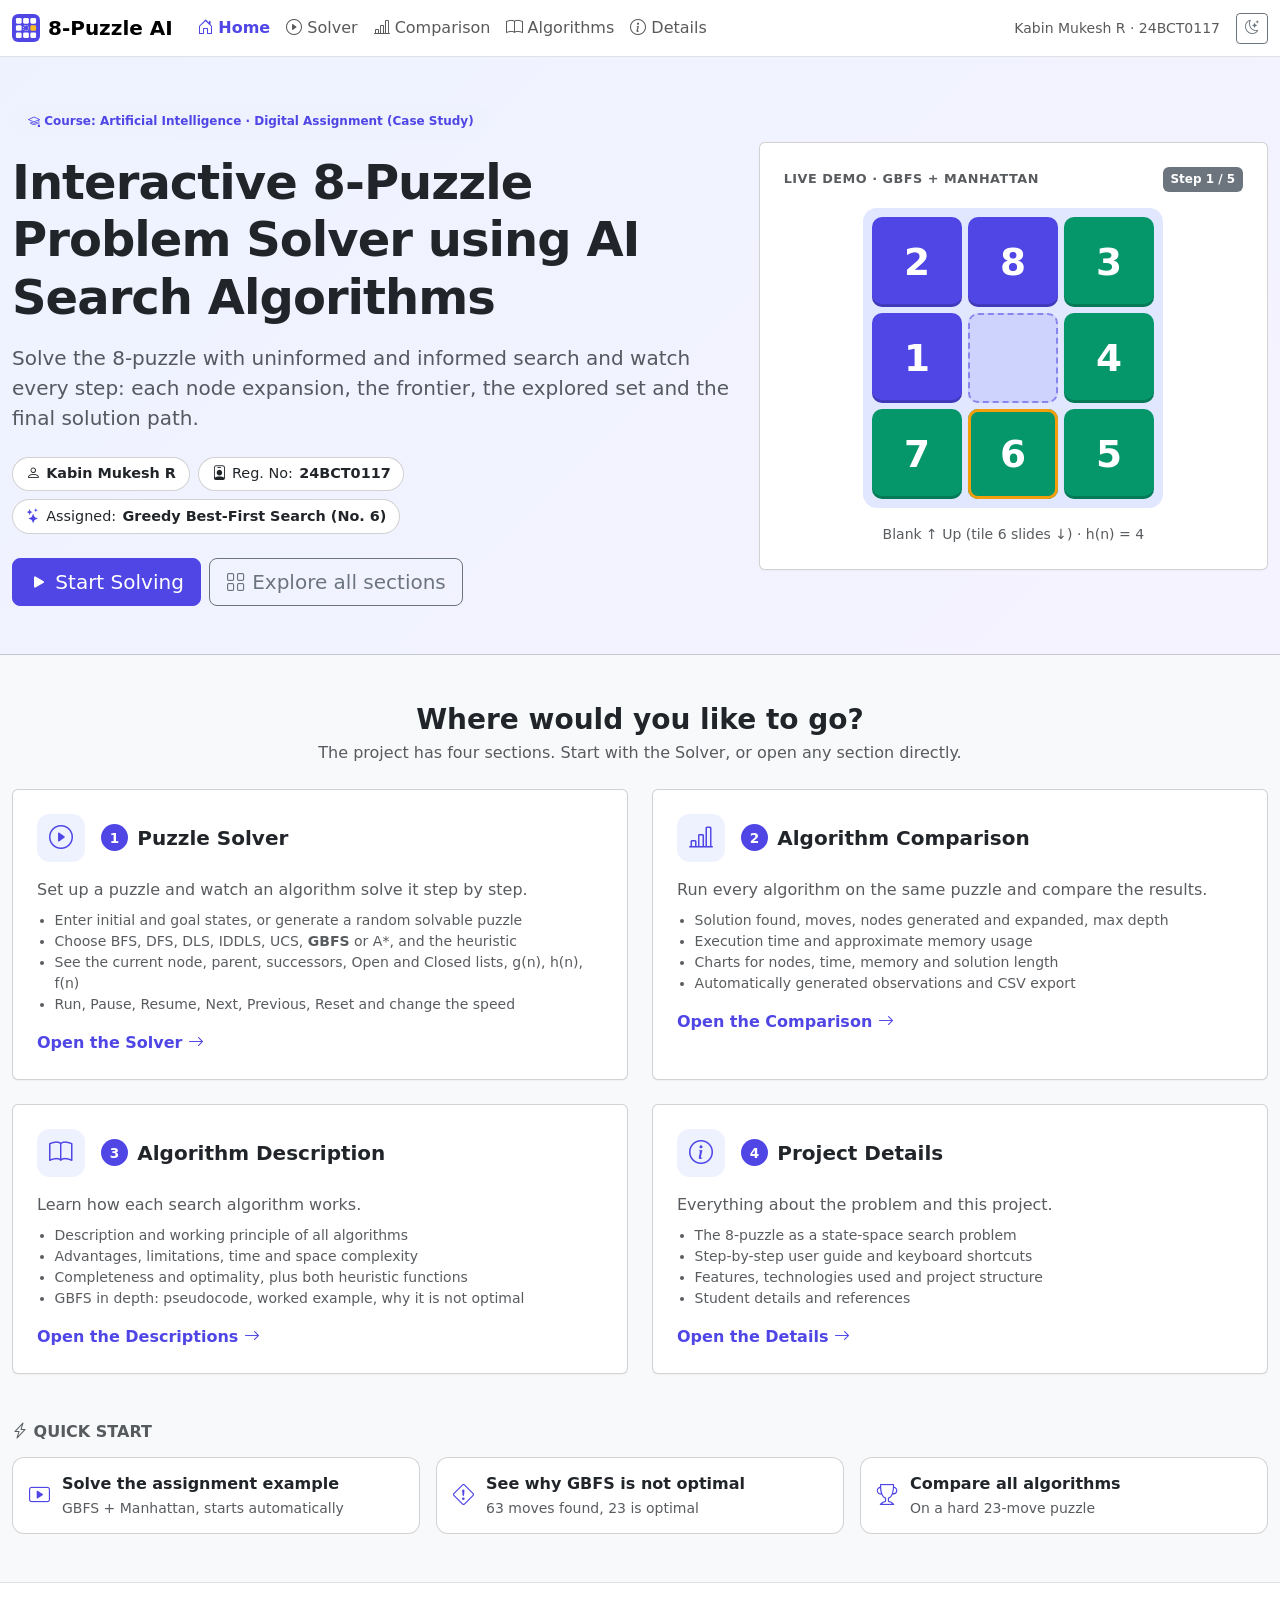
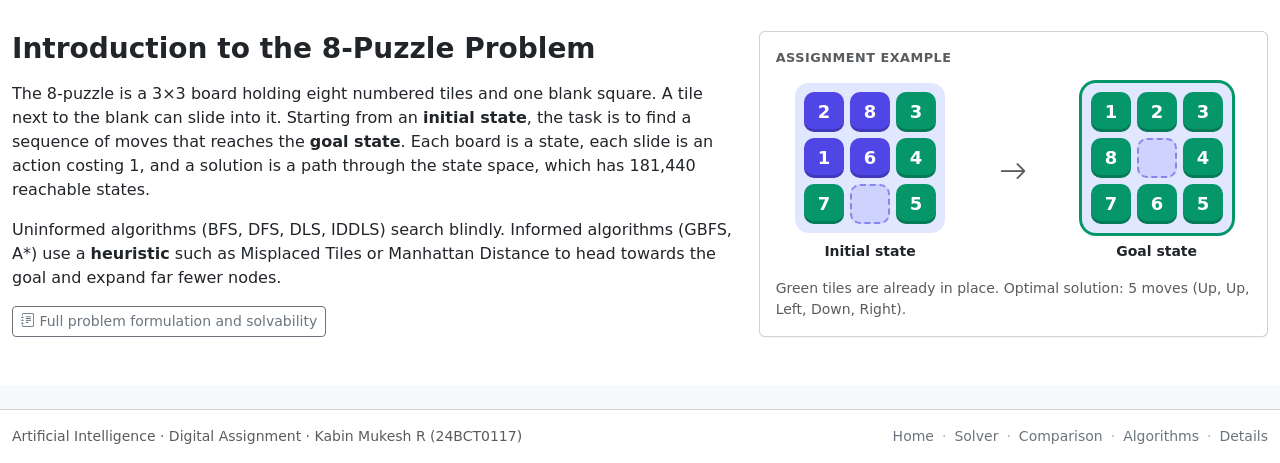
==== index.html @ c7af0480 "Interactive 8-Puzzle Problem Solver using AI search algorithms AI Digital Assignment - Kabin Mukesh " ====
<!doctype html>
<html lang="en" data-bs-theme="light">
<head>
  <meta charset="utf-8">
  <meta name="viewport" content="width=device-width, initial-scale=1">
  <title>8-Puzzle AI Visualizer</title>
  <meta name="description" content="Interactive 8-Puzzle Problem Solver using AI search algorithms: BFS, DFS, DLS, IDDLS, UCS, Greedy Best-First Search and A*.">
  <link rel="icon" href="assets/logo.svg" type="image/svg+xml">
  <script>(function(){try{var t=localStorage.getItem('ep.theme');if(!t)t=matchMedia('(prefers-color-scheme: dark)').matches?'dark':'light';document.documentElement.setAttribute('data-bs-theme',t);}catch(e){}})();</script>
  <link rel="stylesheet" href="https://cdn.jsdelivr.net/npm/bootstrap@5.3.3/dist/css/bootstrap.min.css">
  <link rel="stylesheet" href="https://cdn.jsdelivr.net/npm/bootstrap-icons@1.11.3/font/bootstrap-icons.min.css">
  <link rel="stylesheet" href="css/style.css">
</head>
<body data-page="home">
  <div data-site-header></div>

  <main>
    <!-- ================= Hero: course, title, student ================= -->
    <section class="hero py-5">
      <div class="container-xxl">
        <div class="row align-items-center g-4">
          <div class="col-lg-7">
            <span class="badge rounded-pill bg-accent-soft text-accent mb-3 px-3 py-2">
              <i class="bi bi-mortarboard"></i> Course: <span data-bind="course">Artificial Intelligence</span> · Digital Assignment (Case Study)
            </span>
            <h1 class="display-5 mb-3" data-bind="title">Interactive 8-Puzzle Problem Solver using AI Search Algorithms</h1>
            <p class="lead text-body-secondary mb-4">
              Solve the 8-puzzle with uninformed and informed search and watch every step: each node expansion, the frontier,
              the explored set and the final solution path.
            </p>
            <div class="d-flex flex-wrap gap-2 mb-4">
              <span class="info-pill"><i class="bi bi-person"></i> <b data-bind="student.name">Kabin Mukesh R</b></span>
              <span class="info-pill"><i class="bi bi-person-badge"></i> Reg. No: <b data-bind="student.regNo">24BCT0117</b></span>
              <span class="info-pill"><i class="bi bi-stars text-accent"></i> Assigned: <b>Greedy Best-First Search (No. 6)</b></span>
            </div>
            <div class="d-flex flex-wrap gap-2">
              <a class="btn btn-accent btn-lg" href="solver.html?algo=gbfs"><i class="bi bi-play-fill"></i> Start Solving</a>
              <a class="btn btn-outline-secondary btn-lg" href="#sections"><i class="bi bi-grid"></i> Explore all sections</a>
            </div>
          </div>
          <div class="col-lg-5">
            <div class="card p-4">
              <div class="d-flex justify-content-between align-items-center mb-3">
                <span class="card-title-sm">Live demo · GBFS + Manhattan</span>
                <span class="badge text-bg-secondary" id="demoStep">Step 0</span>
              </div>
              <div id="demoBoard" class="board-lg"></div>
              <p class="text-center small text-body-secondary mt-3 mb-0" id="demoCaption">Initial state</p>
            </div>
          </div>
        </div>
      </div>
    </section>

    <!-- ================= Navigation hub ================= -->
    <section class="container-xxl py-5" id="sections" aria-labelledby="sectionsTitle">
      <div class="text-center mb-4">
        <h2 class="h3 fw-bold mb-1" id="sectionsTitle">Where would you like to go?</h2>
        <p class="text-body-secondary mb-0">The project has four sections. Start with the Solver, or open any section directly.</p>
      </div>
      <div class="row g-4">
        <div class="col-md-6">
          <a href="solver.html?algo=gbfs" class="card hub-card h-100 text-decoration-none text-body">
            <div class="card-body p-4">
              <div class="d-flex align-items-center gap-3 mb-3">
                <span class="hub-icon"><i class="bi bi-play-circle"></i></span>
                <div><span class="hub-num me-1">1</span> <span class="h5 fw-bold align-middle">Puzzle Solver</span></div>
              </div>
              <p class="text-body-secondary mb-2">Set up a puzzle and watch an algorithm solve it step by step.</p>
              <ul class="small text-body-secondary mb-3">
                <li>Enter initial and goal states, or generate a random solvable puzzle</li>
                <li>Choose BFS, DFS, DLS, IDDLS, UCS, <b>GBFS</b> or A*, and the heuristic</li>
                <li>See the current node, parent, successors, Open and Closed lists, g(n), h(n), f(n)</li>
                <li>Run, Pause, Resume, Next, Previous, Reset and change the speed</li>
              </ul>
              <span class="hub-go">Open the Solver <i class="bi bi-arrow-right"></i></span>
            </div>
          </a>
        </div>
        <div class="col-md-6">
          <a href="compare.html" class="card hub-card h-100 text-decoration-none text-body">
            <div class="card-body p-4">
              <div class="d-flex align-items-center gap-3 mb-3">
                <span class="hub-icon"><i class="bi bi-bar-chart-line"></i></span>
                <div><span class="hub-num me-1">2</span> <span class="h5 fw-bold align-middle">Algorithm Comparison</span></div>
              </div>
              <p class="text-body-secondary mb-2">Run every algorithm on the same puzzle and compare the results.</p>
              <ul class="small text-body-secondary mb-3">
                <li>Solution found, moves, nodes generated and expanded, max depth</li>
                <li>Execution time and approximate memory usage</li>
                <li>Charts for nodes, time, memory and solution length</li>
                <li>Automatically generated observations and CSV export</li>
              </ul>
              <span class="hub-go">Open the Comparison <i class="bi bi-arrow-right"></i></span>
            </div>
          </a>
        </div>
        <div class="col-md-6">
          <a href="algorithms.html" class="card hub-card h-100 text-decoration-none text-body">
            <div class="card-body p-4">
              <div class="d-flex align-items-center gap-3 mb-3">
                <span class="hub-icon"><i class="bi bi-book"></i></span>
                <div><span class="hub-num me-1">3</span> <span class="h5 fw-bold align-middle">Algorithm Description</span></div>
              </div>
              <p class="text-body-secondary mb-2">Learn how each search algorithm works.</p>
              <ul class="small text-body-secondary mb-3">
                <li>Description and working principle of all algorithms</li>
                <li>Advantages, limitations, time and space complexity</li>
                <li>Completeness and optimality, plus both heuristic functions</li>
                <li>GBFS in depth: pseudocode, worked example, why it is not optimal</li>
              </ul>
              <span class="hub-go">Open the Descriptions <i class="bi bi-arrow-right"></i></span>
            </div>
          </a>
        </div>
        <div class="col-md-6">
          <a href="details.html" class="card hub-card h-100 text-decoration-none text-body">
            <div class="card-body p-4">
              <div class="d-flex align-items-center gap-3 mb-3">
                <span class="hub-icon"><i class="bi bi-info-circle"></i></span>
                <div><span class="hub-num me-1">4</span> <span class="h5 fw-bold align-middle">Project Details</span></div>
              </div>
              <p class="text-body-secondary mb-2">Everything about the problem and this project.</p>
              <ul class="small text-body-secondary mb-3">
                <li>The 8-puzzle as a state-space search problem</li>
                <li>Step-by-step user guide and keyboard shortcuts</li>
                <li>Features, technologies used and project structure</li>
                <li>Student details and references</li>
              </ul>
              <span class="hub-go">Open the Details <i class="bi bi-arrow-right"></i></span>
            </div>
          </a>
        </div>
      </div>

      <!-- Quick start -->
      <h3 class="h6 fw-bold text-uppercase text-body-secondary mt-5 mb-3"><i class="bi bi-lightning-charge"></i> Quick start</h3>
      <div class="row g-3">
        <div class="col-md-4">
          <a class="quick-link" href="solver.html?algo=gbfs&h=manhattan&start=283164705&goal=123804765&speed=5&autorun=1">
            <i class="bi bi-play-btn"></i><span><b>Solve the assignment example</b><br><span class="small text-body-secondary">GBFS + Manhattan, starts automatically</span></span></a>
        </div>
        <div class="col-md-4">
          <a class="quick-link" href="solver.html?algo=gbfs&h=manhattan&start=702645381&goal=123804765&speed=8&autorun=1">
            <i class="bi bi-exclamation-diamond"></i><span><b>See why GBFS is not optimal</b><br><span class="small text-body-secondary">63 moves found, 23 is optimal</span></span></a>
        </div>
        <div class="col-md-4">
          <a class="quick-link" href="compare.html?start=702645381&goal=123804765&autorun=1">
            <i class="bi bi-trophy"></i><span><b>Compare all algorithms</b><br><span class="small text-body-secondary">On a hard 23-move puzzle</span></span></a>
        </div>
      </div>
    </section>

    <!-- ================= Introduction ================= -->
    <section class="border-top bg-body py-5" id="intro">
      <div class="container-xxl">
        <div class="row g-4 align-items-center">
          <div class="col-lg-7">
            <h2 class="h3 fw-bold mb-3">Introduction to the 8-Puzzle Problem</h2>
            <p>
              The 8-puzzle is a 3×3 board holding eight numbered tiles and one blank square. A tile next to the blank can slide
              into it. Starting from an <b>initial state</b>, the task is to find a sequence of moves that reaches the
              <b>goal state</b>. Each board is a state, each slide is an action costing 1, and a solution is a path through the
              state space, which has 181,440 reachable states.
            </p>
            <p>
              Uninformed algorithms (BFS, DFS, DLS, IDDLS) search blindly. Informed algorithms (GBFS, A*) use a
              <b>heuristic</b> such as Misplaced Tiles or Manhattan Distance to head towards the goal and expand far fewer nodes.
            </p>
            <a href="details.html#problem" class="btn btn-sm btn-outline-secondary"><i class="bi bi-journal-text"></i> Full problem formulation and solvability</a>
          </div>
          <div class="col-lg-5">
            <div class="card">
              <div class="card-body">
                <div class="card-title-sm mb-3">Assignment example</div>
                <div class="row text-center g-3 align-items-center">
                  <div class="col-5"><div id="exStart" class="board-sm"></div><div class="small mt-2 fw-semibold">Initial state</div></div>
                  <div class="col-2 fs-3 text-body-secondary"><i class="bi bi-arrow-right"></i></div>
                  <div class="col-5"><div id="exGoal" class="board-sm"></div><div class="small mt-2 fw-semibold">Goal state</div></div>
                </div>
                <p class="small text-body-secondary mt-3 mb-0">Green tiles are already in place. Optimal solution: 5 moves (Up, Up, Left, Down, Right).</p>
              </div>
            </div>
          </div>
        </div>
      </div>
    </section>
  </main>

  <div data-site-footer></div>

  <script src="https://cdn.jsdelivr.net/npm/bootstrap@5.3.3/dist/js/bootstrap.bundle.min.js"></script>
  <script src="js/config.js"></script>
  <script src="js/core/puzzle.js"></script>
  <script src="js/core/heuristics.js"></script>
  <script src="js/core/priority-queue.js"></script>
  <script src="js/core/search-context.js"></script>
  <script src="js/algorithms/gbfs.js"></script>
  <script src="js/algorithms/bfs.js"></script>
  <script src="js/algorithms/dfs.js"></script>
  <script src="js/algorithms/dls.js"></script>
  <script src="js/algorithms/best-first.js"></script>
  <script src="js/algorithms/registry.js"></script>
  <script src="js/ui/board.js"></script>
  <script src="js/ui/layout.js"></script>
  <script src="js/pages/home.js"></script>
</body>
</html>
---- css/style.css ----
/* ==========================================================================
   AI 8-Puzzle Visualizer: custom styles on top of Bootstrap 5.3
   Colour tokens adapt to Bootstrap's light / dark colour modes.
   ========================================================================== */

:root,
[data-bs-theme='light'] {
  --ep-accent: #4f46e5;
  --ep-accent-soft: #eef2ff;
  --ep-accent-text: #3730a3;
  --ep-board-bg: #e0e7ff;
  --ep-tile-bg: #4f46e5;
  --ep-tile-fg: #ffffff;
  --ep-tile-ok: #059669;
  --ep-blank-bg: rgba(79, 70, 229, 0.12);
  --ep-blank-border: rgba(79, 70, 229, 0.55);
  --ep-moved: #f59e0b;
  --ep-hero-from: #eef2ff;
  --ep-hero-to: #f5f3ff;
  --ep-chart-line: #4f46e5;
  --ep-chart-grid: rgba(0, 0, 0, 0.08);
  --ep-code-bg: #f8f9fb;
}

[data-bs-theme='dark'] {
  --ep-accent: #818cf8;
  --ep-accent-soft: rgba(129, 140, 248, 0.14);
  --ep-accent-text: #c7d2fe;
  --ep-board-bg: #1e1b4b;
  --ep-tile-bg: #6366f1;
  --ep-tile-fg: #ffffff;
  --ep-tile-ok: #10b981;
  --ep-blank-bg: rgba(129, 140, 248, 0.16);
  --ep-blank-border: rgba(165, 180, 252, 0.6);
  --ep-moved: #fbbf24;
  --ep-hero-from: #17153a;
  --ep-hero-to: #1d1a40;
  --ep-chart-line: #a5b4fc;
  --ep-chart-grid: rgba(255, 255, 255, 0.1);
  --ep-code-bg: #161a20;
}

body {
  background: var(--bs-tertiary-bg);
  min-height: 100vh;
  display: flex;
  flex-direction: column;
}
main {
  flex: 1;
}

/* ---------- Navbar / brand ---------- */
.navbar-brand img {
  width: 28px;
  height: 28px;
}
.navbar .nav-link.active {
  font-weight: 600;
  color: var(--ep-accent) !important;
}
.text-accent {
  color: var(--ep-accent) !important;
}
.bg-accent-soft {
  background: var(--ep-accent-soft) !important;
}
.btn-accent {
  --bs-btn-color: #fff;
  --bs-btn-bg: var(--ep-accent);
  --bs-btn-border-color: var(--ep-accent);
  --bs-btn-hover-color: #fff;
  --bs-btn-hover-bg: #4338ca;
  --bs-btn-hover-border-color: #4338ca;
  --bs-btn-active-bg: #3730a3;
  --bs-btn-disabled-bg: var(--ep-accent);
  --bs-btn-disabled-border-color: var(--ep-accent);
}
.badge-assigned {
  background: var(--ep-accent);
  color: #fff;
}

/* ---------- Cards ---------- */
.card {
  border-color: var(--bs-border-color-translucent);
  box-shadow: 0 1px 2px rgba(0, 0, 0, 0.04);
}
.card-header {
  background: transparent;
  font-weight: 600;
}
.card-title-sm {
  font-size: 0.8rem;
  text-transform: uppercase;
  letter-spacing: 0.04em;
  color: var(--bs-secondary-color);
  font-weight: 600;
}

/* ---------- Hero ---------- */
.hero {
  background: linear-gradient(135deg, var(--ep-hero-from), var(--ep-hero-to));
  border-bottom: 1px solid var(--bs-border-color-translucent);
}
.hero h1 {
  font-weight: 800;
  letter-spacing: -0.02em;
}
.info-pill {
  display: inline-flex;
  align-items: center;
  gap: 0.4rem;
  padding: 0.35rem 0.8rem;
  border-radius: 999px;
  background: var(--bs-body-bg);
  border: 1px solid var(--bs-border-color-translucent);
  font-size: 0.9rem;
}

/* ---------- Animated puzzle board ---------- */
.puzzle-board {
  --tile-ms: 260ms;
  --pad: 6px;
  position: relative;
  width: 100%;
  max-width: var(--board-max, 220px);
  aspect-ratio: 1 / 1;
  margin: 0 auto;
  padding: var(--pad);
  border-radius: 14px;
  background: var(--ep-board-bg);
  container-type: inline-size;
}
.puzzle-board.board-lg {
  --board-max: 300px;
}
.puzzle-board.board-sm {
  --board-max: 150px;
}
.puzzle-board .tile {
  position: absolute;
  top: var(--pad);
  left: var(--pad);
  width: calc((100% - 2 * var(--pad)) / 3);
  height: calc((100% - 2 * var(--pad)) / 3);
  padding: 3px;
  transition: transform var(--tile-ms) cubic-bezier(0.2, 0.8, 0.2, 1);
  will-change: transform;
}
.puzzle-board .tile > span {
  display: flex;
  align-items: center;
  justify-content: center;
  width: 100%;
  height: 100%;
  border-radius: 10px;
  background: var(--ep-tile-bg);
  color: var(--ep-tile-fg);
  font-weight: 700;
  font-size: 13cqw;
  box-shadow: inset 0 -3px 0 rgba(0, 0, 0, 0.18);
  user-select: none;
  transition: background-color 0.25s;
}
.puzzle-board .tile.in-place > span {
  background: var(--ep-tile-ok);
}
.puzzle-board .tile.tile-blank > span {
  background: var(--ep-blank-bg);
  border: 2px dashed var(--ep-blank-border);
  box-shadow: none;
}
.puzzle-board .tile.just-moved > span {
  outline: 3px solid var(--ep-moved);
  outline-offset: -3px;
}
.puzzle-board.no-anim .tile {
  transition: none !important;
}
.puzzle-board.is-goal {
  box-shadow: 0 0 0 3px var(--ep-tile-ok);
}
.board-caption {
  min-height: 1.5rem;
}

/* ---------- Mini boards (successors, lists, path) ---------- */
.mini-board {
  display: grid;
  grid-template-columns: repeat(3, 1fr);
  gap: 2px;
  width: var(--mini, 60px);
  flex: 0 0 auto;
}
.mini-board > div {
  aspect-ratio: 1 / 1;
  display: flex;
  align-items: center;
  justify-content: center;
  border-radius: 3px;
  background: var(--ep-tile-bg);
  color: #fff;
  font-size: calc(var(--mini, 60px) / 5);
  font-weight: 600;
  line-height: 1;
}
.mini-board > div.ok {
  background: var(--ep-tile-ok);
}
.mini-board > div.blank {
  background: transparent;
  border: 1px dashed var(--ep-blank-border);
}
.mini-board > div.moved {
  background: var(--ep-moved);
  color: #1f1300;
}
.mini-sm {
  --mini: 50px;
}
.mini-lg {
  --mini: 84px;
}

/* ---------- Grid editor (puzzle input) ---------- */
.grid-editor {
  display: grid;
  grid-template-columns: repeat(3, 1fr);
  gap: 4px;
  max-width: 150px;
}
.grid-editor input {
  aspect-ratio: 1 / 1;
  text-align: center;
  font-weight: 700;
  font-size: 1.15rem;
  padding: 0;
}
.grid-editor input.is-blank {
  background: var(--ep-blank-bg);
  border-style: dashed;
}

/* ---------- Controls ---------- */
.controls-bar {
  z-index: 1010;
  top: 0.5rem;
}
.controls-bar .btn {
  white-space: nowrap;
}
.speed-range {
  width: 130px;
}
.kbd-hint kbd {
  font-size: 0.7rem;
}

/* ---------- Stats ---------- */
.stat-grid {
  display: grid;
  grid-template-columns: repeat(auto-fill, minmax(118px, 1fr));
  gap: 0.5rem;
}
.stat {
  padding: 0.5rem 0.65rem;
  border-radius: 0.6rem;
  background: var(--bs-tertiary-bg);
  border: 1px solid var(--bs-border-color-translucent);
}
.stat .label {
  font-size: 0.72rem;
  color: var(--bs-secondary-color);
  text-transform: uppercase;
  letter-spacing: 0.03em;
}
.stat .value {
  font-size: 1.15rem;
  font-weight: 700;
  font-variant-numeric: tabular-nums;
}
.stat.stat-accent {
  background: var(--ep-accent-soft);
  border-color: transparent;
}
.stat.stat-accent .value {
  color: var(--ep-accent-text);
}

/* ---------- Successors / lists ---------- */
.succ-list {
  display: flex;
  flex-wrap: wrap;
  gap: 0.6rem;
}
.succ-card {
  display: flex;
  gap: 0.55rem;
  align-items: center;
  padding: 0.5rem 0.6rem;
  border-radius: 0.6rem;
  border: 1px solid var(--bs-border-color-translucent);
  background: var(--bs-body-bg);
  min-width: 175px;
}
.succ-card.status-added {
  border-left: 4px solid var(--bs-success);
}
.succ-card.status-explored {
  border-left: 4px solid var(--bs-secondary);
  opacity: 0.7;
}
.succ-card.status-in-frontier {
  border-left: 4px solid var(--bs-warning);
  opacity: 0.85;
}
.succ-card.status-replaced {
  border-left: 4px solid var(--bs-info);
}
.succ-meta {
  font-size: 0.78rem;
  line-height: 1.35;
}
.list-box {
  max-height: 360px;
  overflow: auto;
}
.list-row {
  display: flex;
  align-items: center;
  gap: 0.6rem;
  padding: 0.35rem 0.25rem;
  border-bottom: 1px solid var(--bs-border-color-translucent);
  font-size: 0.8rem;
}
.list-row:last-child {
  border-bottom: 0;
}
.list-row .rank {
  width: 1.6rem;
  text-align: right;
  color: var(--bs-secondary-color);
  font-variant-numeric: tabular-nums;
}
.list-row.next-up {
  background: var(--ep-accent-soft);
  border-radius: 0.4rem;
}
.explored-grid {
  display: flex;
  flex-wrap: wrap;
  gap: 0.5rem;
}

/* ---------- Solution path ---------- */
.path-box {
  max-height: 420px;
  overflow: auto;
}
.path-list {
  display: flex;
  flex-wrap: wrap;
  gap: 0.25rem;
  align-items: center;
}
.path-step {
  display: flex;
  flex-direction: column;
  align-items: center;
  gap: 0.2rem;
  padding: 0.4rem;
  border-radius: 0.6rem;
  border: 2px solid transparent;
  cursor: pointer;
  font-size: 0.72rem;
}
.path-step:hover {
  background: var(--bs-tertiary-bg);
}
.path-step.active {
  border-color: var(--ep-accent);
  background: var(--ep-accent-soft);
}
.path-arrow {
  color: var(--bs-secondary-color);
  font-size: 1rem;
}

/* ---------- Charts ---------- */
.chart svg {
  width: 100%;
  height: auto;
  display: block;
}
.chart .grid line {
  stroke: var(--ep-chart-grid);
}
.chart text {
  fill: var(--bs-secondary-color);
  font-size: 13px;
}
.chart .line {
  fill: none;
  stroke: var(--ep-chart-line);
  stroke-width: 2;
}
.chart .area {
  fill: var(--ep-chart-line);
  opacity: 0.1;
}
.chart .dot {
  fill: var(--ep-moved);
  stroke: var(--bs-body-bg);
  stroke-width: 2;
}
.chart .bar {
  fill: var(--ep-chart-line);
  opacity: 0.85;
}
.chart .bar.assigned {
  fill: var(--ep-moved);
  opacity: 1;
}
.chart .bar-value {
  fill: var(--bs-body-color);
  font-weight: 600;
}

/* ---------- Comparison table ---------- */
.table-compare {
  font-size: 0.875rem;
}
.table-compare td,
.table-compare th {
  white-space: nowrap;
  vertical-align: middle;
  font-variant-numeric: tabular-nums;
}
.table-compare tr.assigned-row > * {
  background: var(--ep-accent-soft) !important;
}

/* ---------- Algorithm info page ---------- */
.algo-nav {
  top: 1rem;
}
.prop-badge {
  font-size: 0.78rem;
}
pre.pseudocode {
  background: var(--ep-code-bg);
  border: 1px solid var(--bs-border-color-translucent);
  border-radius: 0.6rem;
  padding: 1rem;
  font-size: 0.82rem;
  line-height: 1.55;
  white-space: pre;
  overflow: auto;
}
.formula {
  font-family: var(--bs-font-monospace);
  background: var(--ep-code-bg);
  border-radius: 0.4rem;
  padding: 0.35rem 0.6rem;
  display: inline-block;
  font-size: 0.85rem;
}
section[id] {
  scroll-margin-top: 5rem;
}

/* ---------- Footer ---------- */
footer.site-footer {
  border-top: 1px solid var(--bs-border-color-translucent);
  background: var(--bs-body-bg);
}

/* ---------- Responsive ---------- */
@media (max-width: 575.98px) {
  .controls-bar {
    position: static !important;
  }
  .succ-card {
    min-width: 100%;
  }
  .puzzle-board.board-lg {
    --board-max: 240px;
  }
}

@media (prefers-reduced-motion: reduce) {
  .puzzle-board .tile {
    transition: none;
  }
}

.state-text {
  font-size: 0.75rem;
  letter-spacing: -0.02em;
}

/* ---------- Navigation: page bar, section stepper, pager ---------- */
.page-bar {
  background: var(--bs-body-bg);
}
.page-bar .breadcrumb a {
  text-decoration: none;
  color: var(--ep-accent);
}
.section-steps {
  gap: 0.25rem;
}
.section-step {
  display: inline-flex;
  align-items: center;
  gap: 0.35rem;
  padding: 0.2rem 0.6rem 0.2rem 0.25rem;
  border-radius: 999px;
  font-size: 0.8rem;
  text-decoration: none;
  color: var(--bs-secondary-color);
  border: 1px solid transparent;
}
.section-step .num {
  width: 1.4rem;
  height: 1.4rem;
  border-radius: 50%;
  display: inline-flex;
  align-items: center;
  justify-content: center;
  background: var(--bs-tertiary-bg);
  border: 1px solid var(--bs-border-color);
  font-weight: 600;
  font-size: 0.72rem;
}
.section-step:hover {
  color: var(--bs-body-color);
  background: var(--bs-tertiary-bg);
}
.section-step.active {
  color: var(--ep-accent-text);
  background: var(--ep-accent-soft);
  font-weight: 600;
}
.section-step.active .num {
  background: var(--ep-accent);
  border-color: var(--ep-accent);
  color: #fff;
}
.pager-card {
  transition: border-color 0.15s, transform 0.15s;
}
.pager-card:hover {
  border-color: var(--ep-accent);
  transform: translateY(-2px);
}

/* ---------- How-to guides ---------- */
.guide-card {
  border-left: 4px solid var(--ep-accent);
}
.guide-step {
  display: flex;
  gap: 0.6rem;
  align-items: flex-start;
}
.guide-step .num,
.hub-num {
  flex: 0 0 auto;
  width: 1.7rem;
  height: 1.7rem;
  border-radius: 50%;
  display: inline-flex;
  align-items: center;
  justify-content: center;
  background: var(--ep-accent);
  color: #fff;
  font-weight: 700;
  font-size: 0.85rem;
}

/* ---------- Home hub ---------- */
.hub-card {
  transition: border-color 0.15s, transform 0.15s, box-shadow 0.15s;
  border-width: 1px;
}
.hub-card:hover,
.hub-card:focus-visible {
  border-color: var(--ep-accent);
  transform: translateY(-3px);
  box-shadow: 0 8px 24px rgba(79, 70, 229, 0.15);
}
.hub-card .hub-icon {
  width: 3rem;
  height: 3rem;
  border-radius: 0.8rem;
  display: inline-flex;
  align-items: center;
  justify-content: center;
  background: var(--ep-accent-soft);
  color: var(--ep-accent);
  font-size: 1.5rem;
}
.hub-card ul {
  padding-left: 1.1rem;
}
.hub-card .hub-go {
  color: var(--ep-accent);
  font-weight: 600;
}
.quick-link {
  display: flex;
  gap: 0.75rem;
  align-items: center;
  padding: 0.85rem 1rem;
  border-radius: 0.75rem;
  border: 1px solid var(--bs-border-color-translucent);
  background: var(--bs-body-bg);
  text-decoration: none;
  color: var(--bs-body-color);
  height: 100%;
}
.quick-link:hover {
  border-color: var(--ep-accent);
  color: var(--bs-body-color);
}
.quick-link i {
  font-size: 1.3rem;
  color: var(--ep-accent);
}
.toc-nav {
  top: 1rem;
}

/* Clearer outline buttons (Bootstrap's grey outline looks disabled in dark mode) */
[data-bs-theme='dark'] .btn-outline-secondary {
  --bs-btn-color: #d6d9e0;
  --bs-btn-border-color: #4b5262;
  --bs-btn-hover-color: #fff;
  --bs-btn-hover-bg: #343a46;
  --bs-btn-hover-border-color: #6b7385;
  --bs-btn-active-bg: #3d4452;
}
.btn-outline-accent {
  --bs-btn-color: var(--ep-accent);
  --bs-btn-border-color: var(--ep-accent);
  --bs-btn-hover-color: #fff;
  --bs-btn-hover-bg: var(--ep-accent);
  --bs-btn-hover-border-color: var(--ep-accent);
  --bs-btn-active-bg: var(--ep-accent);
  --bs-btn-active-color: #fff;
}
.hero .badge {
  white-space: normal;
  text-align: left;
  line-height: 1.4;
}
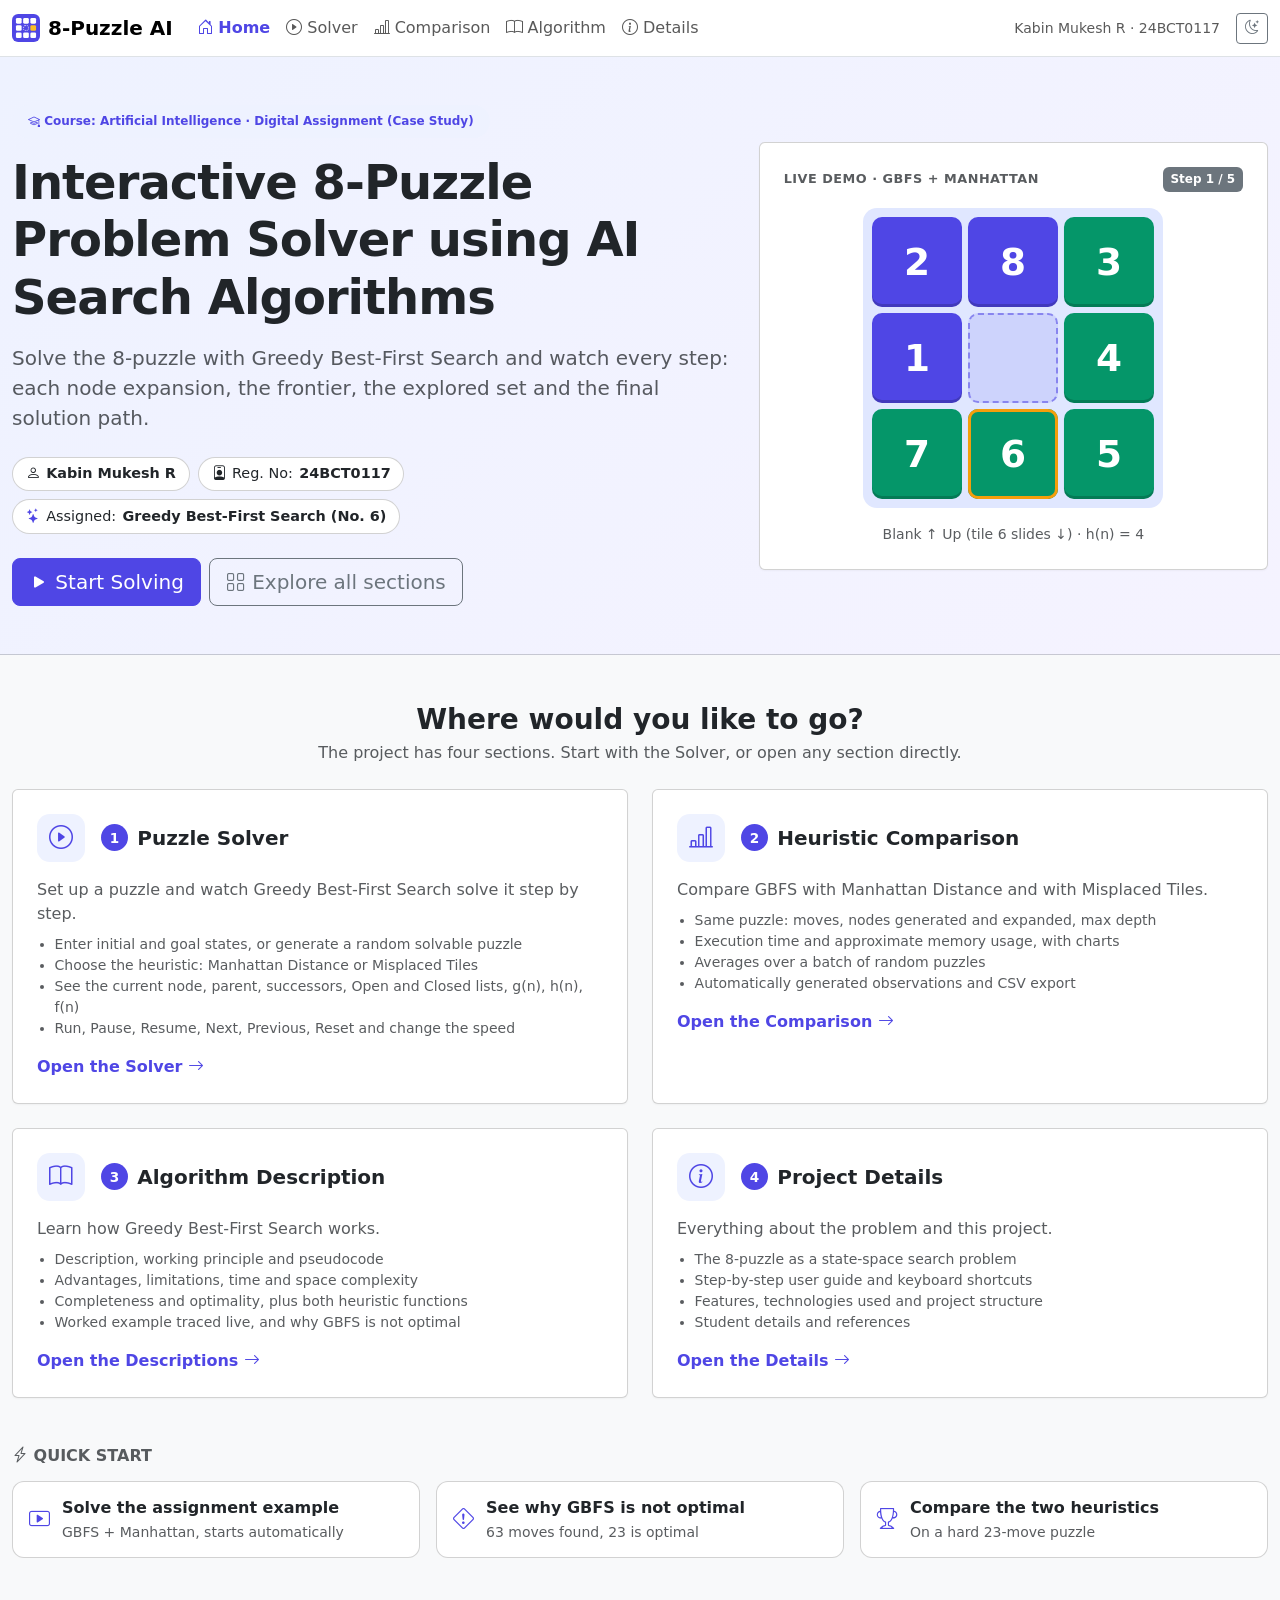
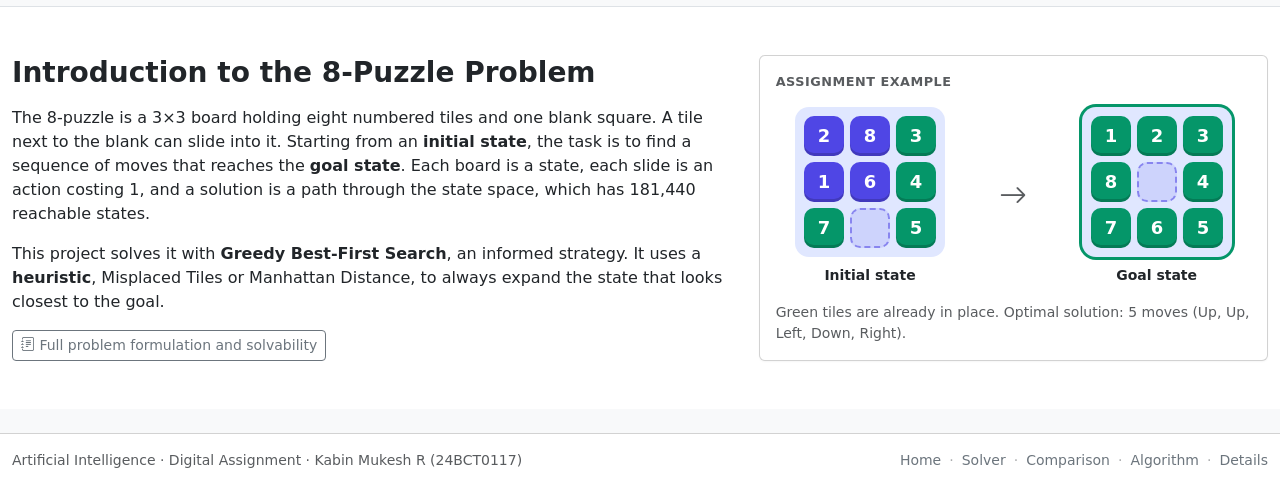
==== commit 5bc8dfda: "Implement only the assigned algorithm: Greedy Best-First Search Per the assignment (24BCT0117 -> alg" ====
--- a/index.html
+++ b/index.html
@@ -4,7 +4,7 @@
   <meta charset="utf-8">
   <meta name="viewport" content="width=device-width, initial-scale=1">
   <title>8-Puzzle AI Visualizer</title>
-  <meta name="description" content="Interactive 8-Puzzle Problem Solver using AI search algorithms: BFS, DFS, DLS, IDDLS, UCS, Greedy Best-First Search and A*.">
+  <meta name="description" content="Interactive 8-Puzzle Problem Solver using Greedy Best-First Search with the Misplaced Tiles and Manhattan Distance heuristics.">
   <link rel="icon" href="assets/logo.svg" type="image/svg+xml">
   <script>(function(){try{var t=localStorage.getItem('ep.theme');if(!t)t=matchMedia('(prefers-color-scheme: dark)').matches?'dark':'light';document.documentElement.setAttribute('data-bs-theme',t);}catch(e){}})();</script>
   <link rel="stylesheet" href="https://cdn.jsdelivr.net/npm/bootstrap@5.3.3/dist/css/bootstrap.min.css">
@@ -25,7 +25,7 @@
             </span>
             <h1 class="display-5 mb-3" data-bind="title">Interactive 8-Puzzle Problem Solver using AI Search Algorithms</h1>
             <p class="lead text-body-secondary mb-4">
-              Solve the 8-puzzle with uninformed and informed search and watch every step: each node expansion, the frontier,
+              Solve the 8-puzzle with Greedy Best-First Search and watch every step: each node expansion, the frontier,
               the explored set and the final solution path.
             </p>
             <div class="d-flex flex-wrap gap-2 mb-4">
@@ -66,10 +66,10 @@
                 <span class="hub-icon"><i class="bi bi-play-circle"></i></span>
                 <div><span class="hub-num me-1">1</span> <span class="h5 fw-bold align-middle">Puzzle Solver</span></div>
               </div>
-              <p class="text-body-secondary mb-2">Set up a puzzle and watch an algorithm solve it step by step.</p>
+              <p class="text-body-secondary mb-2">Set up a puzzle and watch Greedy Best-First Search solve it step by step.</p>
               <ul class="small text-body-secondary mb-3">
                 <li>Enter initial and goal states, or generate a random solvable puzzle</li>
-                <li>Choose BFS, DFS, DLS, IDDLS, UCS, <b>GBFS</b> or A*, and the heuristic</li>
+                <li>Choose the heuristic: Manhattan Distance or Misplaced Tiles</li>
                 <li>See the current node, parent, successors, Open and Closed lists, g(n), h(n), f(n)</li>
                 <li>Run, Pause, Resume, Next, Previous, Reset and change the speed</li>
               </ul>
@@ -82,13 +82,13 @@
             <div class="card-body p-4">
               <div class="d-flex align-items-center gap-3 mb-3">
                 <span class="hub-icon"><i class="bi bi-bar-chart-line"></i></span>
-                <div><span class="hub-num me-1">2</span> <span class="h5 fw-bold align-middle">Algorithm Comparison</span></div>
-              </div>
-              <p class="text-body-secondary mb-2">Run every algorithm on the same puzzle and compare the results.</p>
-              <ul class="small text-body-secondary mb-3">
-                <li>Solution found, moves, nodes generated and expanded, max depth</li>
-                <li>Execution time and approximate memory usage</li>
-                <li>Charts for nodes, time, memory and solution length</li>
+                <div><span class="hub-num me-1">2</span> <span class="h5 fw-bold align-middle">Heuristic Comparison</span></div>
+              </div>
+              <p class="text-body-secondary mb-2">Compare GBFS with Manhattan Distance and with Misplaced Tiles.</p>
+              <ul class="small text-body-secondary mb-3">
+                <li>Same puzzle: moves, nodes generated and expanded, max depth</li>
+                <li>Execution time and approximate memory usage, with charts</li>
+                <li>Averages over a batch of random puzzles</li>
                 <li>Automatically generated observations and CSV export</li>
               </ul>
               <span class="hub-go">Open the Comparison <i class="bi bi-arrow-right"></i></span>
@@ -102,12 +102,12 @@
                 <span class="hub-icon"><i class="bi bi-book"></i></span>
                 <div><span class="hub-num me-1">3</span> <span class="h5 fw-bold align-middle">Algorithm Description</span></div>
               </div>
-              <p class="text-body-secondary mb-2">Learn how each search algorithm works.</p>
-              <ul class="small text-body-secondary mb-3">
-                <li>Description and working principle of all algorithms</li>
+              <p class="text-body-secondary mb-2">Learn how Greedy Best-First Search works.</p>
+              <ul class="small text-body-secondary mb-3">
+                <li>Description, working principle and pseudocode</li>
                 <li>Advantages, limitations, time and space complexity</li>
                 <li>Completeness and optimality, plus both heuristic functions</li>
-                <li>GBFS in depth: pseudocode, worked example, why it is not optimal</li>
+                <li>Worked example traced live, and why GBFS is not optimal</li>
               </ul>
               <span class="hub-go">Open the Descriptions <i class="bi bi-arrow-right"></i></span>
             </div>
@@ -146,7 +146,7 @@
         </div>
         <div class="col-md-4">
           <a class="quick-link" href="compare.html?start=702645381&goal=123804765&autorun=1">
-            <i class="bi bi-trophy"></i><span><b>Compare all algorithms</b><br><span class="small text-body-secondary">On a hard 23-move puzzle</span></span></a>
+            <i class="bi bi-trophy"></i><span><b>Compare the two heuristics</b><br><span class="small text-body-secondary">On a hard 23-move puzzle</span></span></a>
         </div>
       </div>
     </section>
@@ -164,8 +164,8 @@
               state space, which has 181,440 reachable states.
             </p>
             <p>
-              Uninformed algorithms (BFS, DFS, DLS, IDDLS) search blindly. Informed algorithms (GBFS, A*) use a
-              <b>heuristic</b> such as Misplaced Tiles or Manhattan Distance to head towards the goal and expand far fewer nodes.
+              This project solves it with <b>Greedy Best-First Search</b>, an informed strategy. It uses a <b>heuristic</b>,
+              Misplaced Tiles or Manhattan Distance, to always expand the state that looks closest to the goal.
             </p>
             <a href="details.html#problem" class="btn btn-sm btn-outline-secondary"><i class="bi bi-journal-text"></i> Full problem formulation and solvability</a>
           </div>
@@ -196,10 +196,6 @@
   <script src="js/core/priority-queue.js"></script>
   <script src="js/core/search-context.js"></script>
   <script src="js/algorithms/gbfs.js"></script>
-  <script src="js/algorithms/bfs.js"></script>
-  <script src="js/algorithms/dfs.js"></script>
-  <script src="js/algorithms/dls.js"></script>
-  <script src="js/algorithms/best-first.js"></script>
   <script src="js/algorithms/registry.js"></script>
   <script src="js/ui/board.js"></script>
   <script src="js/ui/layout.js"></script>
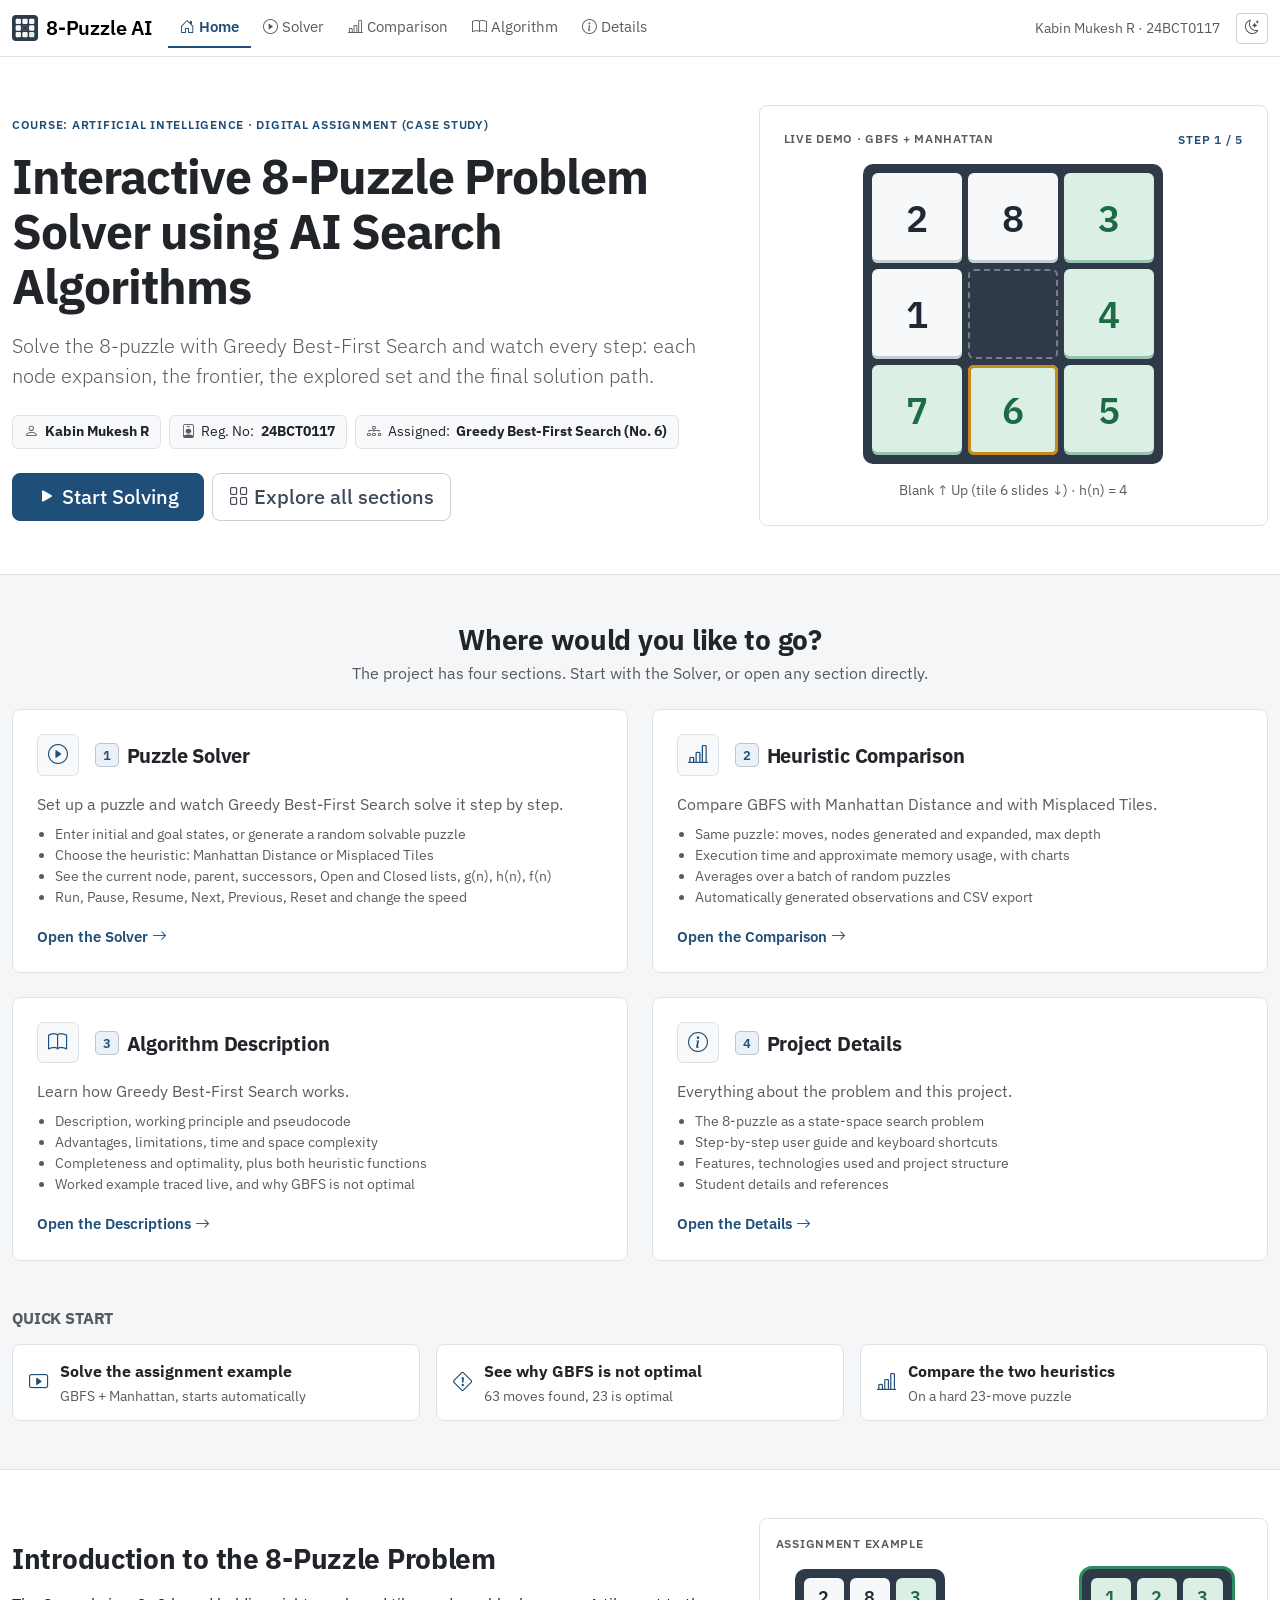
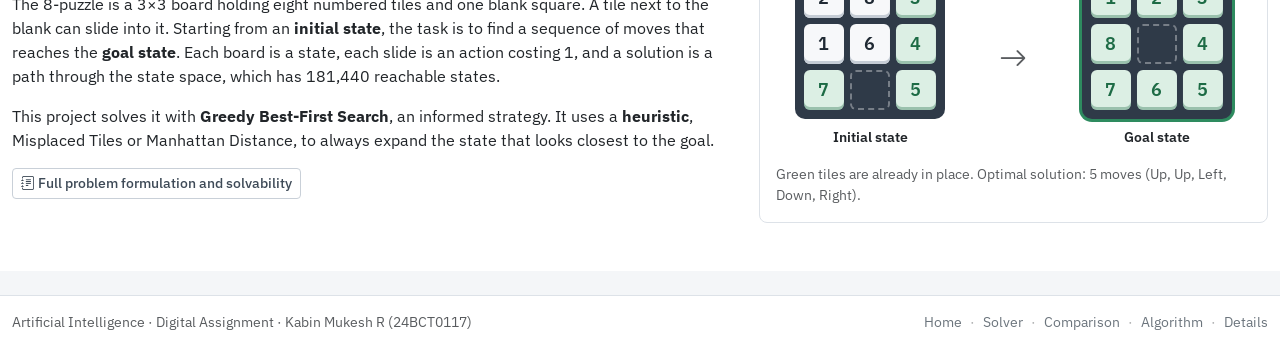
==== commit 22b4a154: "Professional colour theme and Vercel deployment config - New restrained palette: neutral surfaces, s" ====
--- a/index.html
+++ b/index.html
@@ -6,7 +6,10 @@
   <title>8-Puzzle AI Visualizer</title>
   <meta name="description" content="Interactive 8-Puzzle Problem Solver using Greedy Best-First Search with the Misplaced Tiles and Manhattan Distance heuristics.">
   <link rel="icon" href="assets/logo.svg" type="image/svg+xml">
-  <script>(function(){try{var t=localStorage.getItem('ep.theme');if(!t)t=matchMedia('(prefers-color-scheme: dark)').matches?'dark':'light';document.documentElement.setAttribute('data-bs-theme',t);}catch(e){}})();</script>
+  <script>(function(){try{var t=localStorage.getItem('ep.theme')||'light';document.documentElement.setAttribute('data-bs-theme',t);}catch(e){}})();</script>
+  <link rel="preconnect" href="https://fonts.googleapis.com">
+  <link rel="preconnect" href="https://fonts.gstatic.com" crossorigin>
+  <link rel="stylesheet" href="https://fonts.googleapis.com/css2?family=IBM+Plex+Mono:wght@400;500&family=IBM+Plex+Sans:wght@400;500;600;700&display=swap">
   <link rel="stylesheet" href="https://cdn.jsdelivr.net/npm/bootstrap@5.3.3/dist/css/bootstrap.min.css">
   <link rel="stylesheet" href="https://cdn.jsdelivr.net/npm/bootstrap-icons@1.11.3/font/bootstrap-icons.min.css">
   <link rel="stylesheet" href="css/style.css">
@@ -31,10 +34,10 @@
             <div class="d-flex flex-wrap gap-2 mb-4">
               <span class="info-pill"><i class="bi bi-person"></i> <b data-bind="student.name">Kabin Mukesh R</b></span>
               <span class="info-pill"><i class="bi bi-person-badge"></i> Reg. No: <b data-bind="student.regNo">24BCT0117</b></span>
-              <span class="info-pill"><i class="bi bi-stars text-accent"></i> Assigned: <b>Greedy Best-First Search (No. 6)</b></span>
+              <span class="info-pill"><i class="bi bi-diagram-3"></i> Assigned: <b>Greedy Best-First Search (No. 6)</b></span>
             </div>
             <div class="d-flex flex-wrap gap-2">
-              <a class="btn btn-accent btn-lg" href="solver.html?algo=gbfs"><i class="bi bi-play-fill"></i> Start Solving</a>
+              <a class="btn btn-accent btn-lg px-4" href="solver.html?algo=gbfs"><i class="bi bi-play-fill"></i> Start Solving</a>
               <a class="btn btn-outline-secondary btn-lg" href="#sections"><i class="bi bi-grid"></i> Explore all sections</a>
             </div>
           </div>
@@ -134,7 +137,7 @@
       </div>
 
       <!-- Quick start -->
-      <h3 class="h6 fw-bold text-uppercase text-body-secondary mt-5 mb-3"><i class="bi bi-lightning-charge"></i> Quick start</h3>
+      <h3 class="h6 fw-bold text-uppercase text-body-secondary mt-5 mb-3">Quick start</h3>
       <div class="row g-3">
         <div class="col-md-4">
           <a class="quick-link" href="solver.html?algo=gbfs&h=manhattan&start=283164705&goal=123804765&speed=5&autorun=1">
@@ -146,7 +149,7 @@
         </div>
         <div class="col-md-4">
           <a class="quick-link" href="compare.html?start=702645381&goal=123804765&autorun=1">
-            <i class="bi bi-trophy"></i><span><b>Compare the two heuristics</b><br><span class="small text-body-secondary">On a hard 23-move puzzle</span></span></a>
+            <i class="bi bi-bar-chart-line"></i><span><b>Compare the two heuristics</b><br><span class="small text-body-secondary">On a hard 23-move puzzle</span></span></a>
         </div>
       </div>
     </section>
--- a/css/style.css
+++ b/css/style.css
@@ -1,121 +1,322 @@
 /* ==========================================================================
    AI 8-Puzzle Visualizer: custom styles on top of Bootstrap 5.3
+   A restrained palette: neutral greys, one navy accent, muted status colours.
    Colour tokens adapt to Bootstrap's light / dark colour modes.
    ========================================================================== */
 
 :root,
 [data-bs-theme='light'] {
-  --ep-accent: #4f46e5;
-  --ep-accent-soft: #eef2ff;
-  --ep-accent-text: #3730a3;
-  --ep-board-bg: #e0e7ff;
-  --ep-tile-bg: #4f46e5;
-  --ep-tile-fg: #ffffff;
-  --ep-tile-ok: #059669;
-  --ep-blank-bg: rgba(79, 70, 229, 0.12);
-  --ep-blank-border: rgba(79, 70, 229, 0.55);
-  --ep-moved: #f59e0b;
-  --ep-hero-from: #eef2ff;
-  --ep-hero-to: #f5f3ff;
-  --ep-chart-line: #4f46e5;
-  --ep-chart-grid: rgba(0, 0, 0, 0.08);
-  --ep-code-bg: #f8f9fb;
+  --ep-accent: #1f4e79;
+  --ep-accent-hover: #183f63;
+  --ep-accent-active: #12314d;
+  --ep-accent-rgb: 31, 78, 121;
+  --ep-accent-soft: #eaf0f6;
+  --ep-accent-text: #1f4e79;
+
+  --ep-page-bg: #f4f6f8;
+  --ep-surface: #ffffff;
+  --ep-surface-alt: #f8f9fb;
+  --ep-border: #dde2e8;
+
+  /* Puzzle: light tiles on a slate tray, like a physical sliding puzzle */
+  --ep-board-bg: #2f3a48;
+  --ep-tile-bg: #f7f8fa;
+  --ep-tile-fg: #1f2933;
+  --ep-tile-edge: #c5ccd5;
+  --ep-tile-ok-bg: #dcefe4;
+  --ep-tile-ok-fg: #1d6b45;
+  --ep-blank-border: rgba(255, 255, 255, 0.35);
+  --ep-moved: #c98a1a;
+  --ep-moved-bg: #f6e6c6;
+  --ep-moved-fg: #6b4a0b;
+
+  --ep-chart-line: #1f4e79;
+  --ep-chart-bar: #9aa7b6;
+  --ep-chart-grid: rgba(0, 0, 0, 0.07);
+  --ep-code-bg: #f6f8fa;
+
+  --bs-body-font-family: 'IBM Plex Sans', system-ui, -apple-system, 'Segoe UI', Roboto, 'Helvetica Neue', Arial, sans-serif;
+  --bs-font-monospace: 'IBM Plex Mono', SFMono-Regular, Menlo, Consolas, monospace;
+  --bs-link-color: #1f4e79;
+  --bs-link-color-rgb: 31, 78, 121;
+  --bs-link-hover-color: #12314d;
+  --bs-link-hover-color-rgb: 18, 49, 77;
 }
 
 [data-bs-theme='dark'] {
-  --ep-accent: #818cf8;
-  --ep-accent-soft: rgba(129, 140, 248, 0.14);
-  --ep-accent-text: #c7d2fe;
-  --ep-board-bg: #1e1b4b;
-  --ep-tile-bg: #6366f1;
-  --ep-tile-fg: #ffffff;
-  --ep-tile-ok: #10b981;
-  --ep-blank-bg: rgba(129, 140, 248, 0.16);
-  --ep-blank-border: rgba(165, 180, 252, 0.6);
-  --ep-moved: #fbbf24;
-  --ep-hero-from: #17153a;
-  --ep-hero-to: #1d1a40;
-  --ep-chart-line: #a5b4fc;
-  --ep-chart-grid: rgba(255, 255, 255, 0.1);
-  --ep-code-bg: #161a20;
+  --ep-accent: #7fb0e0;
+  --ep-accent-hover: #9cc3ea;
+  --ep-accent-active: #b6d3f0;
+  --ep-accent-rgb: 127, 176, 224;
+  --ep-accent-soft: rgba(127, 176, 224, 0.12);
+  --ep-accent-text: #a9cbef;
+
+  --ep-page-bg: #13171c;
+  --ep-surface: #1a1f26;
+  --ep-surface-alt: #1f252d;
+  --ep-border: #2c333d;
+
+  --ep-board-bg: #0e1217;
+  --ep-tile-bg: #e6e9ed;
+  --ep-tile-fg: #1f2933;
+  --ep-tile-edge: #9aa5b1;
+  --ep-tile-ok-bg: #cfe8da;
+  --ep-tile-ok-fg: #17583a;
+  --ep-blank-border: rgba(255, 255, 255, 0.28);
+  --ep-moved: #e0a43a;
+  --ep-moved-bg: #f1dcae;
+  --ep-moved-fg: #5c3f08;
+
+  --ep-chart-line: #7fb0e0;
+  --ep-chart-bar: #5d6a79;
+  --ep-chart-grid: rgba(255, 255, 255, 0.08);
+  --ep-code-bg: #161b21;
+
+  --bs-body-bg: #1a1f26;
+  --bs-tertiary-bg: #1f252d;
+  --bs-border-color: #2c333d;
+  --bs-link-color: #7fb0e0;
+  --bs-link-color-rgb: 127, 176, 224;
+  --bs-link-hover-color: #a9cbef;
+  --bs-link-hover-color-rgb: 169, 203, 239;
 }
 
 body {
-  background: var(--bs-tertiary-bg);
+  background: var(--ep-page-bg);
   min-height: 100vh;
   display: flex;
   flex-direction: column;
+  -webkit-font-smoothing: antialiased;
 }
 main {
   flex: 1;
 }
-
-/* ---------- Navbar / brand ---------- */
-.navbar-brand img {
-  width: 28px;
-  height: 28px;
-}
-.navbar .nav-link.active {
-  font-weight: 600;
-  color: var(--ep-accent) !important;
-}
+h1,
+h2,
+h3,
+.h1,
+.h2,
+.h3,
+.h4,
+.h5,
+.h6 {
+  letter-spacing: -0.01em;
+}
+code,
+kbd,
+.font-monospace {
+  font-family: var(--bs-font-monospace) !important;
+}
+
+/* ---------- Accent utilities & Bootstrap overrides ---------- */
 .text-accent {
   color: var(--ep-accent) !important;
 }
 .bg-accent-soft {
   background: var(--ep-accent-soft) !important;
+}
+.btn {
+  font-weight: 500;
 }
 .btn-accent {
   --bs-btn-color: #fff;
   --bs-btn-bg: var(--ep-accent);
   --bs-btn-border-color: var(--ep-accent);
   --bs-btn-hover-color: #fff;
-  --bs-btn-hover-bg: #4338ca;
-  --bs-btn-hover-border-color: #4338ca;
-  --bs-btn-active-bg: #3730a3;
+  --bs-btn-hover-bg: var(--ep-accent-hover);
+  --bs-btn-hover-border-color: var(--ep-accent-hover);
+  --bs-btn-active-color: #fff;
+  --bs-btn-active-bg: var(--ep-accent-active);
+  --bs-btn-active-border-color: var(--ep-accent-active);
+  --bs-btn-disabled-color: #fff;
   --bs-btn-disabled-bg: var(--ep-accent);
   --bs-btn-disabled-border-color: var(--ep-accent);
+  --bs-btn-focus-shadow-rgb: var(--ep-accent-rgb);
+}
+[data-bs-theme='dark'] .btn-accent {
+  --bs-btn-color: #0e1217;
+  --bs-btn-hover-color: #0e1217;
+  --bs-btn-active-color: #0e1217;
+  --bs-btn-disabled-color: #0e1217;
+}
+.btn-outline-accent {
+  --bs-btn-color: var(--ep-accent);
+  --bs-btn-border-color: var(--ep-accent);
+  --bs-btn-hover-color: #fff;
+  --bs-btn-hover-bg: var(--ep-accent);
+  --bs-btn-hover-border-color: var(--ep-accent);
+  --bs-btn-active-bg: var(--ep-accent-active);
+  --bs-btn-active-color: #fff;
+}
+[data-bs-theme='dark'] .btn-outline-accent {
+  --bs-btn-hover-color: #0e1217;
+  --bs-btn-active-color: #0e1217;
+}
+.btn-outline-secondary {
+  --bs-btn-color: #3e4a57;
+  --bs-btn-border-color: #c9d0d8;
+  --bs-btn-hover-color: #1f2933;
+  --bs-btn-hover-bg: #eef1f4;
+  --bs-btn-hover-border-color: #b3bcc6;
+  --bs-btn-active-color: #1f2933;
+  --bs-btn-active-bg: #e3e8ed;
+  --bs-btn-active-border-color: #b3bcc6;
+  --bs-btn-disabled-color: #8a95a1;
+  --bs-btn-disabled-border-color: #dde2e8;
+}
+[data-bs-theme='dark'] .btn-outline-secondary {
+  --bs-btn-color: #cfd5dc;
+  --bs-btn-border-color: #3a424d;
+  --bs-btn-hover-color: #fff;
+  --bs-btn-hover-bg: #262d36;
+  --bs-btn-hover-border-color: #4c5562;
+  --bs-btn-active-color: #fff;
+  --bs-btn-active-bg: #2c343e;
+  --bs-btn-disabled-color: #6b7582;
+  --bs-btn-disabled-border-color: #2c333d;
+}
+.form-check-input:checked {
+  background-color: var(--ep-accent);
+  border-color: var(--ep-accent);
+}
+.form-control:focus,
+.form-select:focus,
+.form-check-input:focus {
+  border-color: rgba(var(--ep-accent-rgb), 0.6);
+  box-shadow: 0 0 0 0.2rem rgba(var(--ep-accent-rgb), 0.15);
+}
+.form-range::-webkit-slider-thumb {
+  background: var(--ep-accent);
+}
+.form-range::-moz-range-thumb {
+  background: var(--ep-accent);
+}
+.form-range:focus::-webkit-slider-thumb {
+  box-shadow: 0 0 0 0.2rem rgba(var(--ep-accent-rgb), 0.2);
+}
+.badge {
+  font-weight: 600;
+  border-radius: 0.3rem;
 }
 .badge-assigned {
-  background: var(--ep-accent);
-  color: #fff;
+  background: var(--ep-accent-soft);
+  color: var(--ep-accent-text);
+  border: 1px solid rgba(var(--ep-accent-rgb), 0.25);
+}
+
+/* ---------- Navbar ---------- */
+.navbar {
+  background: var(--ep-surface) !important;
+  border-color: var(--ep-border) !important;
+}
+.navbar-brand {
+  font-weight: 600 !important;
+  letter-spacing: -0.01em;
+}
+.navbar-brand img {
+  width: 26px;
+  height: 26px;
+}
+.navbar .nav-link {
+  font-size: 0.93rem;
+  color: var(--bs-secondary-color);
+  border-bottom: 2px solid transparent;
+}
+.navbar .nav-link:hover {
+  color: var(--bs-body-color);
+}
+.navbar .nav-link.active {
+  font-weight: 600;
+  color: var(--ep-accent) !important;
+}
+@media (min-width: 992px) {
+  .navbar .nav-link {
+    padding-left: 0.75rem !important;
+    padding-right: 0.75rem !important;
+  }
+  .navbar .nav-link.active {
+    border-bottom-color: var(--ep-accent);
+  }
 }
 
 /* ---------- Cards ---------- */
 .card {
-  border-color: var(--bs-border-color-translucent);
-  box-shadow: 0 1px 2px rgba(0, 0, 0, 0.04);
+  background: var(--ep-surface);
+  border-color: var(--ep-border);
+  border-radius: 0.5rem;
+  box-shadow: none;
 }
 .card-header {
-  background: transparent;
-  font-weight: 600;
+  background: var(--ep-surface-alt);
+  border-bottom-color: var(--ep-border);
+  font-weight: 600;
+  font-size: 0.95rem;
+}
+.card-header:first-child {
+  border-radius: calc(0.5rem - 1px) calc(0.5rem - 1px) 0 0;
+}
+.card-header .bi {
+  color: var(--bs-secondary-color);
+  margin-right: 0.15rem;
 }
 .card-title-sm {
+  font-size: 0.75rem;
+  text-transform: uppercase;
+  letter-spacing: 0.06em;
+  color: var(--bs-secondary-color);
+  font-weight: 600;
+}
+.table > :not(caption) > * > * {
+  border-bottom-color: var(--ep-border);
+}
+.table-light {
+  --bs-table-bg: var(--ep-surface-alt);
+  --bs-table-color: var(--bs-body-color);
+  --bs-table-border-color: var(--ep-border);
+}
+.table-light th {
+  font-weight: 600;
   font-size: 0.8rem;
-  text-transform: uppercase;
-  letter-spacing: 0.04em;
   color: var(--bs-secondary-color);
-  font-weight: 600;
 }
 
 /* ---------- Hero ---------- */
 .hero {
-  background: linear-gradient(135deg, var(--ep-hero-from), var(--ep-hero-to));
-  border-bottom: 1px solid var(--bs-border-color-translucent);
+  background: var(--ep-surface);
+  border-bottom: 1px solid var(--ep-border);
 }
 .hero h1 {
-  font-weight: 800;
+  font-weight: 700;
   letter-spacing: -0.02em;
+  line-height: 1.15;
+}
+.hero .badge {
+  background: transparent !important;
+  color: var(--ep-accent) !important;
+  border: 0;
+  padding: 0 !important;
+  font-size: 0.78rem;
+  letter-spacing: 0.06em;
+  text-transform: uppercase;
+  white-space: normal;
+  text-align: left;
+  line-height: 1.4;
+}
+.hero .badge .bi {
+  display: none;
 }
 .info-pill {
   display: inline-flex;
   align-items: center;
   gap: 0.4rem;
-  padding: 0.35rem 0.8rem;
-  border-radius: 999px;
-  background: var(--bs-body-bg);
-  border: 1px solid var(--bs-border-color-translucent);
-  font-size: 0.9rem;
+  padding: 0.35rem 0.7rem;
+  border-radius: 0.375rem;
+  background: var(--ep-surface-alt);
+  border: 1px solid var(--ep-border);
+  font-size: 0.88rem;
+}
+.info-pill .bi {
+  color: var(--bs-secondary-color) !important;
 }
 
 /* ---------- Animated puzzle board ---------- */
@@ -128,7 +329,7 @@
   aspect-ratio: 1 / 1;
   margin: 0 auto;
   padding: var(--pad);
-  border-radius: 14px;
+  border-radius: 10px;
   background: var(--ep-board-bg);
   container-type: inline-size;
 }
@@ -154,20 +355,22 @@
   justify-content: center;
   width: 100%;
   height: 100%;
-  border-radius: 10px;
+  border-radius: 6px;
   background: var(--ep-tile-bg);
   color: var(--ep-tile-fg);
-  font-weight: 700;
+  font-weight: 600;
   font-size: 13cqw;
-  box-shadow: inset 0 -3px 0 rgba(0, 0, 0, 0.18);
+  box-shadow: inset 0 -3px 0 var(--ep-tile-edge);
   user-select: none;
-  transition: background-color 0.25s;
+  transition: background-color 0.25s, color 0.25s;
 }
 .puzzle-board .tile.in-place > span {
-  background: var(--ep-tile-ok);
+  background: var(--ep-tile-ok-bg);
+  color: var(--ep-tile-ok-fg);
+  box-shadow: inset 0 -3px 0 rgba(29, 107, 69, 0.35);
 }
 .puzzle-board .tile.tile-blank > span {
-  background: var(--ep-blank-bg);
+  background: transparent;
   border: 2px dashed var(--ep-blank-border);
   box-shadow: none;
 }
@@ -179,7 +382,7 @@
   transition: none !important;
 }
 .puzzle-board.is-goal {
-  box-shadow: 0 0 0 3px var(--ep-tile-ok);
+  box-shadow: 0 0 0 3px #2e8b5f;
 }
 .board-caption {
   min-height: 1.5rem;
@@ -190,6 +393,9 @@
   display: grid;
   grid-template-columns: repeat(3, 1fr);
   gap: 2px;
+  padding: 2px;
+  border-radius: 4px;
+  background: var(--ep-board-bg);
   width: var(--mini, 60px);
   flex: 0 0 auto;
 }
@@ -198,23 +404,24 @@
   display: flex;
   align-items: center;
   justify-content: center;
-  border-radius: 3px;
+  border-radius: 2px;
   background: var(--ep-tile-bg);
-  color: #fff;
+  color: var(--ep-tile-fg);
   font-size: calc(var(--mini, 60px) / 5);
   font-weight: 600;
   line-height: 1;
 }
 .mini-board > div.ok {
-  background: var(--ep-tile-ok);
+  background: var(--ep-tile-ok-bg);
+  color: var(--ep-tile-ok-fg);
 }
 .mini-board > div.blank {
   background: transparent;
   border: 1px dashed var(--ep-blank-border);
 }
 .mini-board > div.moved {
-  background: var(--ep-moved);
-  color: #1f1300;
+  background: var(--ep-moved-bg);
+  color: var(--ep-moved-fg);
 }
 .mini-sm {
   --mini: 50px;
@@ -233,19 +440,24 @@
 .grid-editor input {
   aspect-ratio: 1 / 1;
   text-align: center;
-  font-weight: 700;
+  font-weight: 600;
   font-size: 1.15rem;
   padding: 0;
 }
 .grid-editor input.is-blank {
-  background: var(--ep-blank-bg);
+  background: var(--ep-surface-alt);
   border-style: dashed;
+}
+.state-text {
+  font-size: 0.75rem;
+  letter-spacing: -0.02em;
 }
 
 /* ---------- Controls ---------- */
 .controls-bar {
   z-index: 1010;
   top: 0.5rem;
+  box-shadow: 0 2px 6px rgba(15, 23, 42, 0.06);
 }
 .controls-bar .btn {
   white-space: nowrap;
@@ -255,6 +467,12 @@
 }
 .kbd-hint kbd {
   font-size: 0.7rem;
+}
+kbd {
+  background: var(--ep-surface-alt);
+  color: var(--bs-body-color);
+  border: 1px solid var(--ep-border);
+  box-shadow: inset 0 -1px 0 var(--ep-border);
 }
 
 /* ---------- Stats ---------- */
@@ -265,24 +483,24 @@
 }
 .stat {
   padding: 0.5rem 0.65rem;
-  border-radius: 0.6rem;
-  background: var(--bs-tertiary-bg);
-  border: 1px solid var(--bs-border-color-translucent);
+  border-radius: 0.375rem;
+  background: var(--ep-surface-alt);
+  border: 1px solid var(--ep-border);
 }
 .stat .label {
-  font-size: 0.72rem;
+  font-size: 0.7rem;
   color: var(--bs-secondary-color);
   text-transform: uppercase;
-  letter-spacing: 0.03em;
+  letter-spacing: 0.05em;
 }
 .stat .value {
   font-size: 1.15rem;
-  font-weight: 700;
+  font-weight: 600;
   font-variant-numeric: tabular-nums;
 }
 .stat.stat-accent {
   background: var(--ep-accent-soft);
-  border-color: transparent;
+  border-color: rgba(var(--ep-accent-rgb), 0.18);
 }
 .stat.stat-accent .value {
   color: var(--ep-accent-text);
@@ -299,24 +517,21 @@
   gap: 0.55rem;
   align-items: center;
   padding: 0.5rem 0.6rem;
-  border-radius: 0.6rem;
-  border: 1px solid var(--bs-border-color-translucent);
-  background: var(--bs-body-bg);
+  border-radius: 0.375rem;
+  border: 1px solid var(--ep-border);
+  background: var(--ep-surface);
   min-width: 175px;
 }
 .succ-card.status-added {
-  border-left: 4px solid var(--bs-success);
+  border-left: 3px solid #2e8b5f;
 }
 .succ-card.status-explored {
-  border-left: 4px solid var(--bs-secondary);
-  opacity: 0.7;
+  border-left: 3px solid #8a95a1;
+  opacity: 0.75;
 }
 .succ-card.status-in-frontier {
-  border-left: 4px solid var(--bs-warning);
+  border-left: 3px solid #c98a1a;
   opacity: 0.85;
-}
-.succ-card.status-replaced {
-  border-left: 4px solid var(--bs-info);
 }
 .succ-meta {
   font-size: 0.78rem;
@@ -331,7 +546,7 @@
   align-items: center;
   gap: 0.6rem;
   padding: 0.35rem 0.25rem;
-  border-bottom: 1px solid var(--bs-border-color-translucent);
+  border-bottom: 1px solid var(--ep-border);
   font-size: 0.8rem;
 }
 .list-row:last-child {
@@ -345,12 +560,27 @@
 }
 .list-row.next-up {
   background: var(--ep-accent-soft);
-  border-radius: 0.4rem;
+  border-radius: 0.3rem;
 }
 .explored-grid {
   display: flex;
   flex-wrap: wrap;
   gap: 0.5rem;
+}
+
+/* Status badges used inside the solver */
+.text-bg-success {
+  background-color: #2e8b5f !important;
+}
+.text-bg-warning {
+  background-color: #e8b04b !important;
+  color: #3d2a05 !important;
+}
+.text-bg-secondary {
+  background-color: #7b8794 !important;
+}
+.text-bg-danger {
+  background-color: #b4443c !important;
 }
 
 /* ---------- Solution path ---------- */
@@ -370,13 +600,13 @@
   align-items: center;
   gap: 0.2rem;
   padding: 0.4rem;
-  border-radius: 0.6rem;
+  border-radius: 0.375rem;
   border: 2px solid transparent;
   cursor: pointer;
   font-size: 0.72rem;
 }
 .path-step:hover {
-  background: var(--bs-tertiary-bg);
+  background: var(--ep-surface-alt);
 }
 .path-step.active {
   border-color: var(--ep-accent);
@@ -398,7 +628,8 @@
 }
 .chart text {
   fill: var(--bs-secondary-color);
-  font-size: 13px;
+  font-size: 15px;
+  font-family: var(--bs-body-font-family);
 }
 .chart .line {
   fill: none;
@@ -407,20 +638,18 @@
 }
 .chart .area {
   fill: var(--ep-chart-line);
-  opacity: 0.1;
+  opacity: 0.08;
 }
 .chart .dot {
-  fill: var(--ep-moved);
-  stroke: var(--bs-body-bg);
+  fill: var(--ep-chart-line);
+  stroke: var(--ep-surface);
   stroke-width: 2;
 }
 .chart .bar {
-  fill: var(--ep-chart-line);
-  opacity: 0.85;
+  fill: var(--ep-chart-bar);
 }
 .chart .bar.assigned {
-  fill: var(--ep-moved);
-  opacity: 1;
+  fill: var(--ep-accent);
 }
 .chart .bar-value {
   fill: var(--bs-body-color);
@@ -441,18 +670,28 @@
   background: var(--ep-accent-soft) !important;
 }
 
-/* ---------- Algorithm info page ---------- */
-.algo-nav {
+/* ---------- Algorithm / details pages ---------- */
+.algo-nav,
+.toc-nav {
   top: 1rem;
+}
+.list-group-item {
+  background: var(--ep-surface);
+  border-color: var(--ep-border);
+}
+.list-group-item-action:hover {
+  background: var(--ep-surface-alt);
+  color: var(--ep-accent);
 }
 .prop-badge {
   font-size: 0.78rem;
 }
 pre.pseudocode {
   background: var(--ep-code-bg);
-  border: 1px solid var(--bs-border-color-translucent);
-  border-radius: 0.6rem;
+  border: 1px solid var(--ep-border);
+  border-radius: 0.375rem;
   padding: 1rem;
+  font-family: var(--bs-font-monospace);
   font-size: 0.82rem;
   line-height: 1.55;
   white-space: pre;
@@ -461,19 +700,152 @@
 .formula {
   font-family: var(--bs-font-monospace);
   background: var(--ep-code-bg);
-  border-radius: 0.4rem;
-  padding: 0.35rem 0.6rem;
+  border: 1px solid var(--ep-border);
+  border-radius: 0.3rem;
+  padding: 0.3rem 0.55rem;
   display: inline-block;
-  font-size: 0.85rem;
+  font-size: 0.82rem;
 }
 section[id] {
   scroll-margin-top: 5rem;
 }
 
+/* ---------- Navigation: page bar, section stepper, pager ---------- */
+.page-bar {
+  background: var(--ep-surface-alt);
+  border-color: var(--ep-border) !important;
+}
+.page-bar .breadcrumb a {
+  text-decoration: none;
+  color: var(--ep-accent);
+}
+.section-steps {
+  gap: 0.25rem;
+}
+.section-step {
+  display: inline-flex;
+  align-items: center;
+  gap: 0.35rem;
+  padding: 0.2rem 0.6rem 0.2rem 0.3rem;
+  border-radius: 0.375rem;
+  font-size: 0.8rem;
+  text-decoration: none;
+  color: var(--bs-secondary-color);
+}
+.section-step .num {
+  width: 1.3rem;
+  height: 1.3rem;
+  border-radius: 0.25rem;
+  display: inline-flex;
+  align-items: center;
+  justify-content: center;
+  background: var(--ep-surface);
+  border: 1px solid var(--ep-border);
+  font-weight: 600;
+  font-size: 0.7rem;
+}
+.section-step:hover {
+  color: var(--bs-body-color);
+  background: var(--ep-surface);
+}
+.section-step.active {
+  color: var(--ep-accent-text);
+  font-weight: 600;
+}
+.section-step.active .num {
+  background: var(--ep-accent);
+  border-color: var(--ep-accent);
+  color: #fff;
+}
+[data-bs-theme='dark'] .section-step.active .num {
+  color: #0e1217;
+}
+.pager-card {
+  transition: border-color 0.15s;
+}
+.pager-card:hover {
+  border-color: var(--ep-accent);
+}
+
+/* ---------- How-to guides ---------- */
+.guide-card {
+  border-left: 3px solid var(--ep-accent);
+}
+.guide-step {
+  display: flex;
+  gap: 0.6rem;
+  align-items: flex-start;
+}
+.guide-step .num,
+.hub-num {
+  flex: 0 0 auto;
+  width: 1.5rem;
+  height: 1.5rem;
+  border-radius: 0.3rem;
+  display: inline-flex;
+  align-items: center;
+  justify-content: center;
+  background: var(--ep-accent-soft);
+  color: var(--ep-accent-text);
+  border: 1px solid rgba(var(--ep-accent-rgb), 0.25);
+  font-weight: 600;
+  font-size: 0.8rem;
+}
+
+/* ---------- Home hub ---------- */
+.hub-card {
+  transition: border-color 0.15s, box-shadow 0.15s;
+}
+.hub-card:hover,
+.hub-card:focus-visible {
+  border-color: rgba(var(--ep-accent-rgb), 0.6);
+  box-shadow: 0 4px 14px rgba(15, 23, 42, 0.07);
+}
+.hub-card .hub-icon {
+  width: 2.6rem;
+  height: 2.6rem;
+  border-radius: 0.375rem;
+  display: inline-flex;
+  align-items: center;
+  justify-content: center;
+  background: var(--ep-surface-alt);
+  border: 1px solid var(--ep-border);
+  color: var(--ep-accent);
+  font-size: 1.25rem;
+}
+.hub-card ul {
+  padding-left: 1.1rem;
+}
+.hub-card .hub-go {
+  color: var(--ep-accent);
+  font-weight: 600;
+  font-size: 0.93rem;
+}
+.quick-link {
+  display: flex;
+  gap: 0.75rem;
+  align-items: center;
+  padding: 0.85rem 1rem;
+  border-radius: 0.5rem;
+  border: 1px solid var(--ep-border);
+  background: var(--ep-surface);
+  text-decoration: none;
+  color: var(--bs-body-color);
+  height: 100%;
+}
+.quick-link:hover {
+  border-color: rgba(var(--ep-accent-rgb), 0.6);
+  color: var(--bs-body-color);
+}
+.quick-link i {
+  font-size: 1.2rem;
+  color: var(--ep-accent);
+}
+
 /* ---------- Footer ---------- */
 footer.site-footer {
-  border-top: 1px solid var(--bs-border-color-translucent);
-  background: var(--bs-body-bg);
+  border-top: 1px solid var(--ep-border);
+  background: var(--ep-surface);
 }
 
 /* ---------- Responsive ---------- */
@@ -494,165 +866,3 @@
     transition: none;
   }
 }
-
-.state-text {
-  font-size: 0.75rem;
-  letter-spacing: -0.02em;
-}
-
-/* ---------- Navigation: page bar, section stepper, pager ---------- */
-.page-bar {
-  background: var(--bs-body-bg);
-}
-.page-bar .breadcrumb a {
-  text-decoration: none;
-  color: var(--ep-accent);
-}
-.section-steps {
-  gap: 0.25rem;
-}
-.section-step {
-  display: inline-flex;
-  align-items: center;
-  gap: 0.35rem;
-  padding: 0.2rem 0.6rem 0.2rem 0.25rem;
-  border-radius: 999px;
-  font-size: 0.8rem;
-  text-decoration: none;
-  color: var(--bs-secondary-color);
-  border: 1px solid transparent;
-}
-.section-step .num {
-  width: 1.4rem;
-  height: 1.4rem;
-  border-radius: 50%;
-  display: inline-flex;
-  align-items: center;
-  justify-content: center;
-  background: var(--bs-tertiary-bg);
-  border: 1px solid var(--bs-border-color);
-  font-weight: 600;
-  font-size: 0.72rem;
-}
-.section-step:hover {
-  color: var(--bs-body-color);
-  background: var(--bs-tertiary-bg);
-}
-.section-step.active {
-  color: var(--ep-accent-text);
-  background: var(--ep-accent-soft);
-  font-weight: 600;
-}
-.section-step.active .num {
-  background: var(--ep-accent);
-  border-color: var(--ep-accent);
-  color: #fff;
-}
-.pager-card {
-  transition: border-color 0.15s, transform 0.15s;
-}
-.pager-card:hover {
-  border-color: var(--ep-accent);
-  transform: translateY(-2px);
-}
-
-/* ---------- How-to guides ---------- */
-.guide-card {
-  border-left: 4px solid var(--ep-accent);
-}
-.guide-step {
-  display: flex;
-  gap: 0.6rem;
-  align-items: flex-start;
-}
-.guide-step .num,
-.hub-num {
-  flex: 0 0 auto;
-  width: 1.7rem;
-  height: 1.7rem;
-  border-radius: 50%;
-  display: inline-flex;
-  align-items: center;
-  justify-content: center;
-  background: var(--ep-accent);
-  color: #fff;
-  font-weight: 700;
-  font-size: 0.85rem;
-}
-
-/* ---------- Home hub ---------- */
-.hub-card {
-  transition: border-color 0.15s, transform 0.15s, box-shadow 0.15s;
-  border-width: 1px;
-}
-.hub-card:hover,
-.hub-card:focus-visible {
-  border-color: var(--ep-accent);
-  transform: translateY(-3px);
-  box-shadow: 0 8px 24px rgba(79, 70, 229, 0.15);
-}
-.hub-card .hub-icon {
-  width: 3rem;
-  height: 3rem;
-  border-radius: 0.8rem;
-  display: inline-flex;
-  align-items: center;
-  justify-content: center;
-  background: var(--ep-accent-soft);
-  color: var(--ep-accent);
-  font-size: 1.5rem;
-}
-.hub-card ul {
-  padding-left: 1.1rem;
-}
-.hub-card .hub-go {
-  color: var(--ep-accent);
-  font-weight: 600;
-}
-.quick-link {
-  display: flex;
-  gap: 0.75rem;
-  align-items: center;
-  padding: 0.85rem 1rem;
-  border-radius: 0.75rem;
-  border: 1px solid var(--bs-border-color-translucent);
-  background: var(--bs-body-bg);
-  text-decoration: none;
-  color: var(--bs-body-color);
-  height: 100%;
-}
-.quick-link:hover {
-  border-color: var(--ep-accent);
-  color: var(--bs-body-color);
-}
-.quick-link i {
-  font-size: 1.3rem;
-  color: var(--ep-accent);
-}
-.toc-nav {
-  top: 1rem;
-}
-
-/* Clearer outline buttons (Bootstrap's grey outline looks disabled in dark mode) */
-[data-bs-theme='dark'] .btn-outline-secondary {
-  --bs-btn-color: #d6d9e0;
-  --bs-btn-border-color: #4b5262;
-  --bs-btn-hover-color: #fff;
-  --bs-btn-hover-bg: #343a46;
-  --bs-btn-hover-border-color: #6b7385;
-  --bs-btn-active-bg: #3d4452;
-}
-.btn-outline-accent {
-  --bs-btn-color: var(--ep-accent);
-  --bs-btn-border-color: var(--ep-accent);
-  --bs-btn-hover-color: #fff;
-  --bs-btn-hover-bg: var(--ep-accent);
-  --bs-btn-hover-border-color: var(--ep-accent);
-  --bs-btn-active-bg: var(--ep-accent);
-  --bs-btn-active-color: #fff;
-}
-.hero .badge {
-  white-space: normal;
-  text-align: left;
-  line-height: 1.4;
-}
